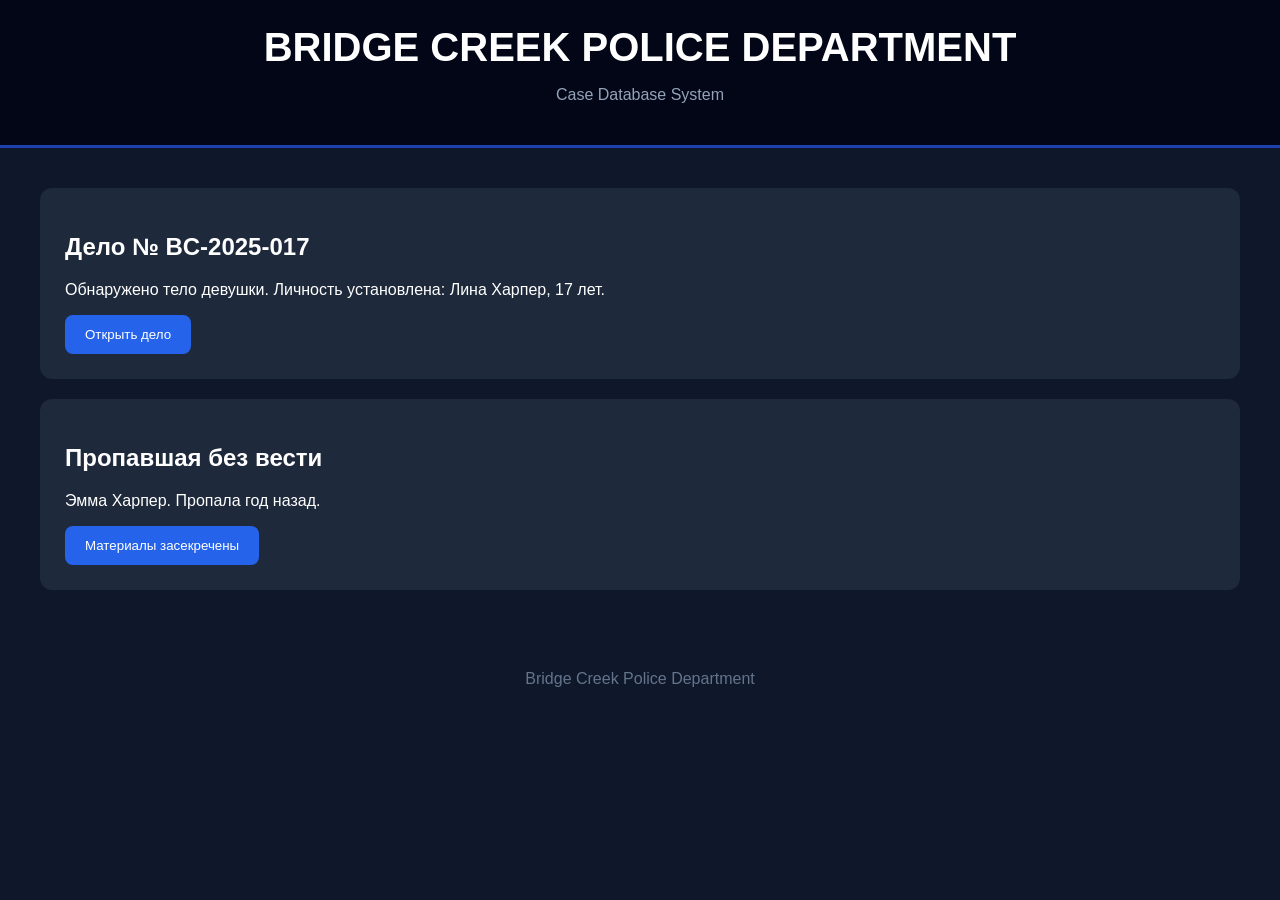
==== index.html @ 48a8dffb "Create index.html" ====
<!DOCTYPE html>
<html lang="ru">
<head>
<meta charset="UTF-8">
<meta name="viewport" content="width=device-width, initial-scale=1.0">
<title>Bridge Creek Police Department</title>

<style>
body{
margin:0;
font-family:Arial, sans-serif;
background:#0f172a;
color:white;
}

header{
background:#020617;
padding:25px;
text-align:center;
border-bottom:3px solid #1e40af;
}

h1{
margin:0;
font-size:40px;
}

.subtitle{
color:#94a3b8;
}

.container{
max-width:1200px;
margin:auto;
padding:40px 20px;
}

.card{
background:#1e293b;
padding:25px;
border-radius:12px;
margin-bottom:20px;
}

button{
background:#2563eb;
border:none;
padding:12px 20px;
color:white;
border-radius:8px;
cursor:pointer;
}

button:hover{
background:#1d4ed8;
}

footer{
text-align:center;
padding:20px;
color:#64748b;
}
</style>
</head>

<body>

<header>
<h1>BRIDGE CREEK POLICE DEPARTMENT</h1>
<p class="subtitle">Case Database System</p>
</header>

<div class="container">

<div class="card">
<h2>Дело № BC-2025-017</h2>
<p>
Обнаружено тело девушки.
Личность установлена:
Лина Харпер, 17 лет.
</p>
<button onclick="location.href='case-lina.html'">
Открыть дело
</button>
</div>

<div class="card">
<h2>Пропавшая без вести</h2>
<p>
Эмма Харпер.
Пропала год назад.
</p>
<button>
Материалы засекречены
</button>
</div>

</div>

<footer>
Bridge Creek Police Department
</footer>

</body>
</html>
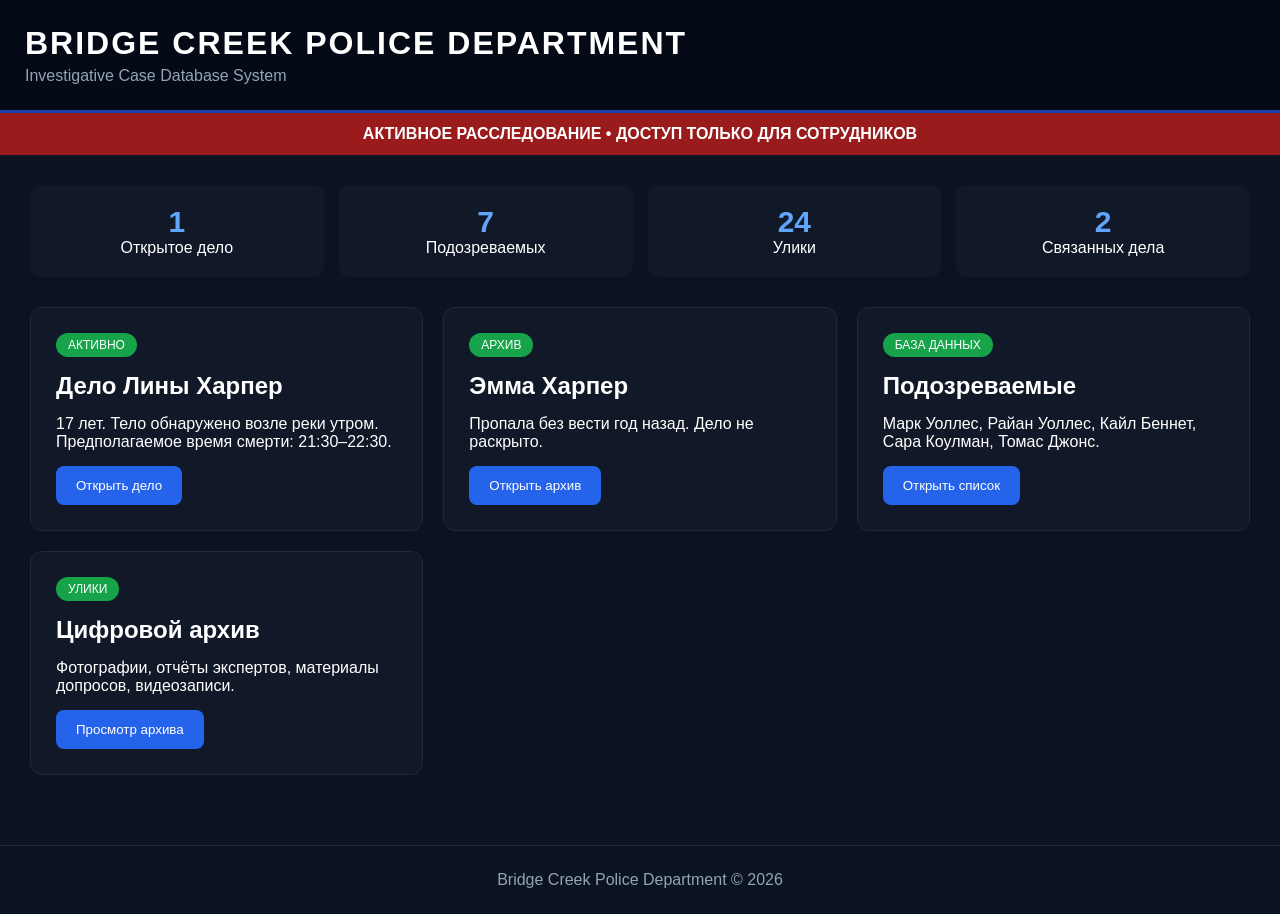
==== commit d3109444: "Update index.html" ====
--- a/index.html
+++ b/index.html
@@ -3,102 +3,257 @@
 <head>
 <meta charset="UTF-8">
 <meta name="viewport" content="width=device-width, initial-scale=1.0">
+
 <title>Bridge Creek Police Department</title>
 
 <style>
+
+*{
+margin:0;
+padding:0;
+box-sizing:border-box;
+font-family:Arial, sans-serif;
+}
+
 body{
-margin:0;
-font-family:Arial, sans-serif;
-background:#0f172a;
+background:#0b1220;
 color:white;
 }
 
 header{
-background:#020617;
+background:#050b16;
+border-bottom:3px solid #1e40af;
+padding:25px;
+}
+
+.logo{
+font-size:32px;
+font-weight:bold;
+letter-spacing:2px;
+}
+
+.subtitle{
+color:#94a3b8;
+margin-top:5px;
+}
+
+.warning{
+background:#991b1b;
+padding:12px;
+text-align:center;
+font-weight:bold;
+}
+
+.container{
+max-width:1300px;
+margin:auto;
+padding:30px;
+}
+
+.dashboard{
+display:grid;
+grid-template-columns:repeat(auto-fit,minmax(300px,1fr));
+gap:20px;
+}
+
+.card{
+background:#111827;
+border:1px solid #1f2937;
+border-radius:12px;
+padding:25px;
+transition:0.3s;
+}
+
+.card:hover{
+border-color:#3b82f6;
+transform:translateY(-3px);
+}
+
+.card h2{
+margin-bottom:15px;
+}
+
+.status{
+display:inline-block;
+background:#16a34a;
+padding:5px 12px;
+border-radius:20px;
+font-size:12px;
+margin-bottom:15px;
+}
+
+button{
+margin-top:15px;
+padding:12px 20px;
+background:#2563eb;
+border:none;
+border-radius:8px;
+color:white;
+cursor:pointer;
+}
+
+button:hover{
+background:#1d4ed8;
+}
+
+.stats{
+display:grid;
+grid-template-columns:repeat(4,1fr);
+gap:15px;
+margin-bottom:30px;
+}
+
+.stat{
+background:#111827;
+padding:20px;
+border-radius:10px;
+text-align:center;
+}
+
+.stat-number{
+font-size:30px;
+font-weight:bold;
+color:#60a5fa;
+}
+
+footer{
+margin-top:40px;
 padding:25px;
 text-align:center;
-border-bottom:3px solid #1e40af;
-}
-
-h1{
-margin:0;
-font-size:40px;
-}
-
-.subtitle{
 color:#94a3b8;
-}
-
-.container{
-max-width:1200px;
-margin:auto;
-padding:40px 20px;
-}
-
-.card{
-background:#1e293b;
-padding:25px;
-border-radius:12px;
-margin-bottom:20px;
-}
-
-button{
-background:#2563eb;
-border:none;
-padding:12px 20px;
-color:white;
-border-radius:8px;
-cursor:pointer;
-}
-
-button:hover{
-background:#1d4ed8;
-}
-
-footer{
-text-align:center;
-padding:20px;
-color:#64748b;
-}
+border-top:1px solid #1f2937;
+}
+
+@media(max-width:800px){
+
+.stats{
+grid-template-columns:repeat(2,1fr);
+}
+
+}
+
 </style>
 </head>
 
 <body>
 
 <header>
-<h1>BRIDGE CREEK POLICE DEPARTMENT</h1>
-<p class="subtitle">Case Database System</p>
+
+<div class="logo">
+BRIDGE CREEK POLICE DEPARTMENT
+</div>
+
+<div class="subtitle">
+Investigative Case Database System
+</div>
+
 </header>
 
+<div class="warning">
+АКТИВНОЕ РАССЛЕДОВАНИЕ • ДОСТУП ТОЛЬКО ДЛЯ СОТРУДНИКОВ
+</div>
+
 <div class="container">
 
-<div class="card">
-<h2>Дело № BC-2025-017</h2>
-<p>
-Обнаружено тело девушки.
-Личность установлена:
-Лина Харпер, 17 лет.
-</p>
-<button onclick="location.href='case-lina.html'">
+<div class="stats">
+
+<div class="stat">
+<div class="stat-number">1</div>
+Открытое дело
+</div>
+
+<div class="stat">
+<div class="stat-number">7</div>
+Подозреваемых
+</div>
+
+<div class="stat">
+<div class="stat-number">24</div>
+Улики
+</div>
+
+<div class="stat">
+<div class="stat-number">2</div>
+Связанных дела
+</div>
+
+</div>
+
+<div class="dashboard">
+
+<div class="card">
+<div class="status">АКТИВНО</div>
+<h2>Дело Лины Харпер</h2>
+
+<p>
+17 лет.
+Тело обнаружено возле реки утром.
+Предполагаемое время смерти:
+21:30–22:30.
+</p>
+
+<button>
 Открыть дело
 </button>
-</div>
-
-<div class="card">
-<h2>Пропавшая без вести</h2>
-<p>
-Эмма Харпер.
-Пропала год назад.
-</p>
-<button>
-Материалы засекречены
-</button>
+
+</div>
+
+<div class="card">
+<div class="status">АРХИВ</div>
+<h2>Эмма Харпер</h2>
+
+<p>
+Пропала без вести год назад.
+Дело не раскрыто.
+</p>
+
+<button>
+Открыть архив
+</button>
+
+</div>
+
+<div class="card">
+<div class="status">БАЗА ДАННЫХ</div>
+<h2>Подозреваемые</h2>
+
+<p>
+Марк Уоллес,
+Райан Уоллес,
+Кайл Беннет,
+Сара Коулман,
+Томас Джонс.
+</p>
+
+<button>
+Открыть список
+</button>
+
+</div>
+
+<div class="card">
+<div class="status">УЛИКИ</div>
+<h2>Цифровой архив</h2>
+
+<p>
+Фотографии,
+отчёты экспертов,
+материалы допросов,
+видеозаписи.
+</p>
+
+<button>
+Просмотр архива
+</button>
+
+</div>
+
 </div>
 
 </div>
 
 <footer>
-Bridge Creek Police Department
+Bridge Creek Police Department © 2026
 </footer>
 
 </body>
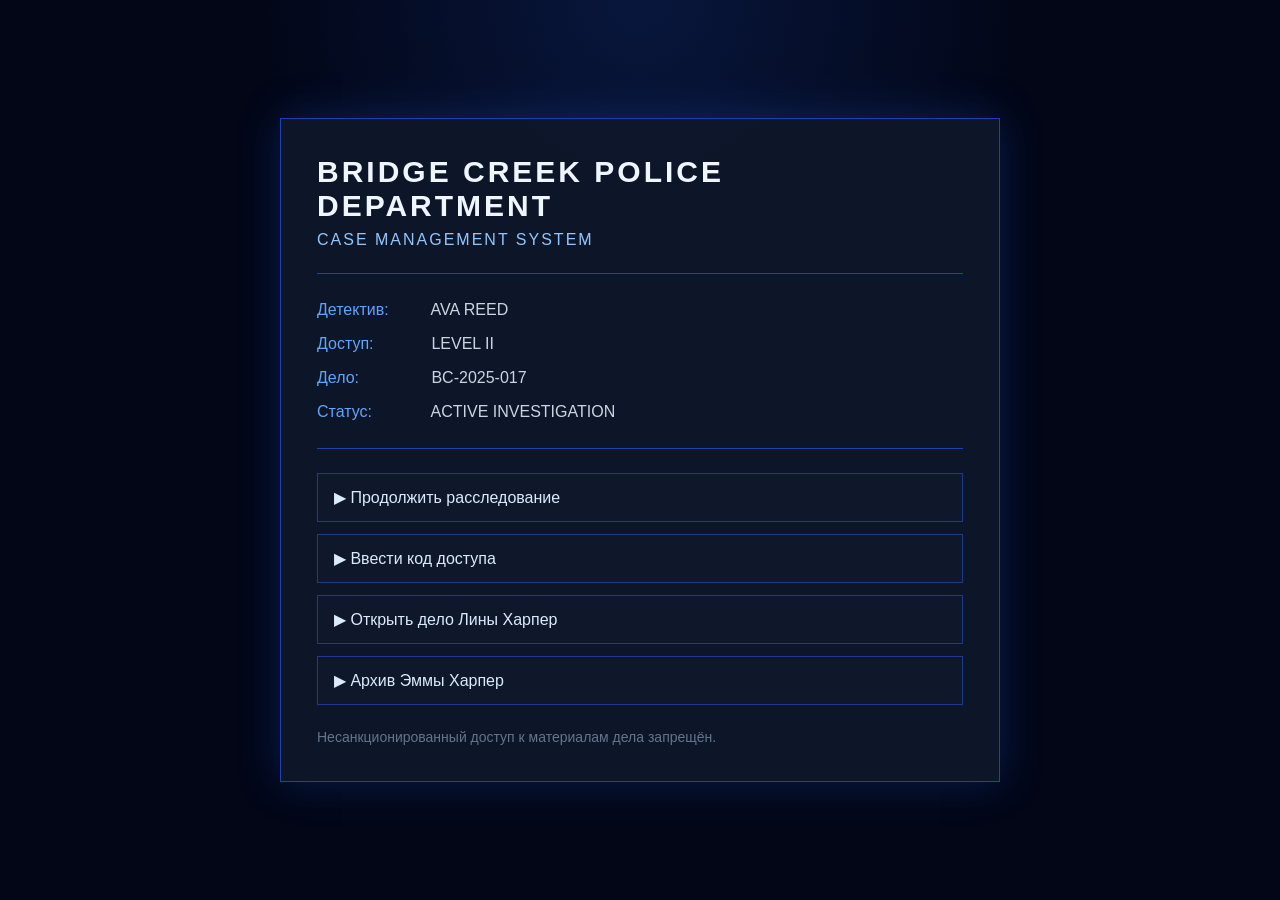
==== commit 96f2cb52: "создала главный экран сайта" ====
--- a/index.html
+++ b/index.html
@@ -1,260 +1,46 @@
 <!DOCTYPE html>
 <html lang="ru">
 <head>
-<meta charset="UTF-8">
-<meta name="viewport" content="width=device-width, initial-scale=1.0">
-
-<title>Bridge Creek Police Department</title>
-
-<style>
-
-*{
-margin:0;
-padding:0;
-box-sizing:border-box;
-font-family:Arial, sans-serif;
-}
-
-body{
-background:#0b1220;
-color:white;
-}
-
-header{
-background:#050b16;
-border-bottom:3px solid #1e40af;
-padding:25px;
-}
-
-.logo{
-font-size:32px;
-font-weight:bold;
-letter-spacing:2px;
-}
-
-.subtitle{
-color:#94a3b8;
-margin-top:5px;
-}
-
-.warning{
-background:#991b1b;
-padding:12px;
-text-align:center;
-font-weight:bold;
-}
-
-.container{
-max-width:1300px;
-margin:auto;
-padding:30px;
-}
-
-.dashboard{
-display:grid;
-grid-template-columns:repeat(auto-fit,minmax(300px,1fr));
-gap:20px;
-}
-
-.card{
-background:#111827;
-border:1px solid #1f2937;
-border-radius:12px;
-padding:25px;
-transition:0.3s;
-}
-
-.card:hover{
-border-color:#3b82f6;
-transform:translateY(-3px);
-}
-
-.card h2{
-margin-bottom:15px;
-}
-
-.status{
-display:inline-block;
-background:#16a34a;
-padding:5px 12px;
-border-radius:20px;
-font-size:12px;
-margin-bottom:15px;
-}
-
-button{
-margin-top:15px;
-padding:12px 20px;
-background:#2563eb;
-border:none;
-border-radius:8px;
-color:white;
-cursor:pointer;
-}
-
-button:hover{
-background:#1d4ed8;
-}
-
-.stats{
-display:grid;
-grid-template-columns:repeat(4,1fr);
-gap:15px;
-margin-bottom:30px;
-}
-
-.stat{
-background:#111827;
-padding:20px;
-border-radius:10px;
-text-align:center;
-}
-
-.stat-number{
-font-size:30px;
-font-weight:bold;
-color:#60a5fa;
-}
-
-footer{
-margin-top:40px;
-padding:25px;
-text-align:center;
-color:#94a3b8;
-border-top:1px solid #1f2937;
-}
-
-@media(max-width:800px){
-
-.stats{
-grid-template-columns:repeat(2,1fr);
-}
-
-}
-
-</style>
+  <meta charset="UTF-8">
+  <meta name="viewport" content="width=device-width, initial-scale=1.0">
+  <title>Bridge Creek Police Database</title>
+  <link rel="stylesheet" href="assets/css/style.css">
 </head>
 
-<body>
+<body class="terminal-body">
 
-<header>
+  <main class="terminal-screen">
 
-<div class="logo">
-BRIDGE CREEK POLICE DEPARTMENT
-</div>
+    <section class="login-panel">
 
-<div class="subtitle">
-Investigative Case Database System
-</div>
+      <div class="system-label">BRIDGE CREEK POLICE DEPARTMENT</div>
+      <div class="system-subtitle">CASE MANAGEMENT SYSTEM</div>
 
-</header>
+      <div class="terminal-line"></div>
 
-<div class="warning">
-АКТИВНОЕ РАССЛЕДОВАНИЕ • ДОСТУП ТОЛЬКО ДЛЯ СОТРУДНИКОВ
-</div>
+      <div class="case-info">
+        <p><span>Детектив:</span> AVA REED</p>
+        <p><span>Доступ:</span> LEVEL II</p>
+        <p><span>Дело:</span> BC-2025-017</p>
+        <p><span>Статус:</span> ACTIVE INVESTIGATION</p>
+      </div>
 
-<div class="container">
+      <div class="terminal-line"></div>
 
-<div class="stats">
+      <div class="menu">
+        <a href="pages/desktop.html">▶ Продолжить расследование</a>
+        <a href="pages/access.html">▶ Ввести код доступа</a>
+        <a href="case-lina.html">▶ Открыть дело Лины Харпер</a>
+        <a href="emma.html">▶ Архив Эммы Харпер</a>
+      </div>
 
-<div class="stat">
-<div class="stat-number">1</div>
-Открытое дело
-</div>
+      <div class="terminal-footer">
+        Несанкционированный доступ к материалам дела запрещён.
+      </div>
 
-<div class="stat">
-<div class="stat-number">7</div>
-Подозреваемых
-</div>
+    </section>
 
-<div class="stat">
-<div class="stat-number">24</div>
-Улики
-</div>
-
-<div class="stat">
-<div class="stat-number">2</div>
-Связанных дела
-</div>
-
-</div>
-
-<div class="dashboard">
-
-<div class="card">
-<div class="status">АКТИВНО</div>
-<h2>Дело Лины Харпер</h2>
-
-<p>
-17 лет.
-Тело обнаружено возле реки утром.
-Предполагаемое время смерти:
-21:30–22:30.
-</p>
-
-<button>
-Открыть дело
-</button>
-
-</div>
-
-<div class="card">
-<div class="status">АРХИВ</div>
-<h2>Эмма Харпер</h2>
-
-<p>
-Пропала без вести год назад.
-Дело не раскрыто.
-</p>
-
-<button>
-Открыть архив
-</button>
-
-</div>
-
-<div class="card">
-<div class="status">БАЗА ДАННЫХ</div>
-<h2>Подозреваемые</h2>
-
-<p>
-Марк Уоллес,
-Райан Уоллес,
-Кайл Беннет,
-Сара Коулман,
-Томас Джонс.
-</p>
-
-<button>
-Открыть список
-</button>
-
-</div>
-
-<div class="card">
-<div class="status">УЛИКИ</div>
-<h2>Цифровой архив</h2>
-
-<p>
-Фотографии,
-отчёты экспертов,
-материалы допросов,
-видеозаписи.
-</p>
-
-<button>
-Просмотр архива
-</button>
-
-</div>
-
-</div>
-
-</div>
-
-<footer>
-Bridge Creek Police Department © 2026
-</footer>
+  </main>
 
 </body>
-</html>
+</html>
--- a/assets/css/style.css
+++ b/assets/css/style.css
@@ -0,0 +1,224 @@
+* {
+  box-sizing: border-box;
+  margin: 0;
+  padding: 0;
+}
+
+body {
+  background: #0b1220;
+  color: #ffffff;
+  font-family: Arial, sans-serif;
+}
+
+header {
+  background: #050b16;
+  border-bottom: 3px solid #1e40af;
+  padding: 24px;
+}
+
+.logo {
+  font-size: 28px;
+  font-weight: bold;
+  letter-spacing: 2px;
+}
+
+.subtitle {
+  color: #94a3b8;
+  margin-top: 6px;
+}
+
+.warning {
+  background: #991b1b;
+  padding: 12px;
+  text-align: center;
+  font-weight: bold;
+}
+
+.container {
+  max-width: 1300px;
+  margin: auto;
+  padding: 30px;
+}
+
+.back {
+  display: inline-block;
+  margin-bottom: 25px;
+  color: #60a5fa;
+  text-decoration: none;
+}
+
+.grid {
+  display: grid;
+  grid-template-columns: repeat(auto-fit, minmax(260px, 1fr));
+  gap: 22px;
+}
+
+.card {
+  background: #111827;
+  border: 1px solid #1f2937;
+  border-radius: 14px;
+  overflow: hidden;
+}
+
+.card:hover {
+  border-color: #3b82f6;
+}
+
+.card img {
+  width: 100%;
+  height: 330px;
+  object-fit: cover;
+  display: block;
+}
+
+.info {
+  padding: 18px;
+}
+
+.tag {
+  display: inline-block;
+  font-size: 12px;
+  padding: 5px 10px;
+  border-radius: 20px;
+  margin-bottom: 12px;
+  font-weight: bold;
+}
+
+.red { background: #7f1d1d; }
+.orange { background: #92400e; }
+.blue { background: #1e3a8a; }
+.gray { background: #374151; }
+.green { background: #14532d; }
+
+h1 {
+  margin-bottom: 10px;
+}
+
+h2 {
+  font-size: 22px;
+  margin-bottom: 8px;
+}
+
+p {
+  color: #cbd5e1;
+  line-height: 1.5;
+}
+
+button {
+  margin-top: 15px;
+  padding: 12px 20px;
+  background: #2563eb;
+  border: none;
+  border-radius: 8px;
+  color: white;
+  cursor: pointer;
+}
+
+button:hover {
+  background: #1d4ed8;
+}
+
+.note {
+  margin-top: 25px;
+  background: #111827;
+  border-left: 4px solid #1e40af;
+  padding: 18px;
+  color: #cbd5e1;
+}
+
+footer {
+  margin-top: 40px;
+  padding: 25px;
+  text-align: center;
+  color: #94a3b8;
+  border-top: 1px solid #1f2937;
+}
+.terminal-body {
+  min-height: 100vh;
+  background:
+    radial-gradient(circle at top, rgba(37, 99, 235, 0.18), transparent 35%),
+    #020617;
+  color: #dbeafe;
+}
+
+.terminal-screen {
+  min-height: 100vh;
+  display: flex;
+  align-items: center;
+  justify-content: center;
+  padding: 30px;
+}
+
+.login-panel {
+  width: 100%;
+  max-width: 720px;
+  background: rgba(15, 23, 42, 0.92);
+  border: 1px solid #1e40af;
+  box-shadow: 0 0 40px rgba(37, 99, 235, 0.25);
+  padding: 36px;
+}
+
+.system-label {
+  font-size: 30px;
+  font-weight: bold;
+  letter-spacing: 3px;
+  color: #eff6ff;
+}
+
+.system-subtitle {
+  margin-top: 8px;
+  color: #93c5fd;
+  letter-spacing: 2px;
+}
+
+.terminal-line {
+  height: 1px;
+  background: #1e40af;
+  margin: 24px 0;
+}
+
+.case-info p {
+  margin-bottom: 10px;
+  color: #cbd5e1;
+}
+
+.case-info span {
+  color: #60a5fa;
+  display: inline-block;
+  width: 110px;
+}
+
+.menu {
+  display: grid;
+  gap: 12px;
+}
+
+.menu a {
+  display: block;
+  background: #0f172a;
+  border: 1px solid #1e3a8a;
+  color: #dbeafe;
+  text-decoration: none;
+  padding: 14px 16px;
+  transition: 0.2s;
+}
+
+.menu a:hover {
+  background: #1e3a8a;
+  transform: translateX(4px);
+}
+
+.terminal-footer {
+  margin-top: 24px;
+  color: #64748b;
+  font-size: 14px;
+}
+.access-input {
+  width: 100%;
+  padding: 14px;
+  background: #020617;
+  border: 1px solid #1e40af;
+  color: #dbeafe;
+  font-size: 18px;
+  margin-bottom: 10px;
+}
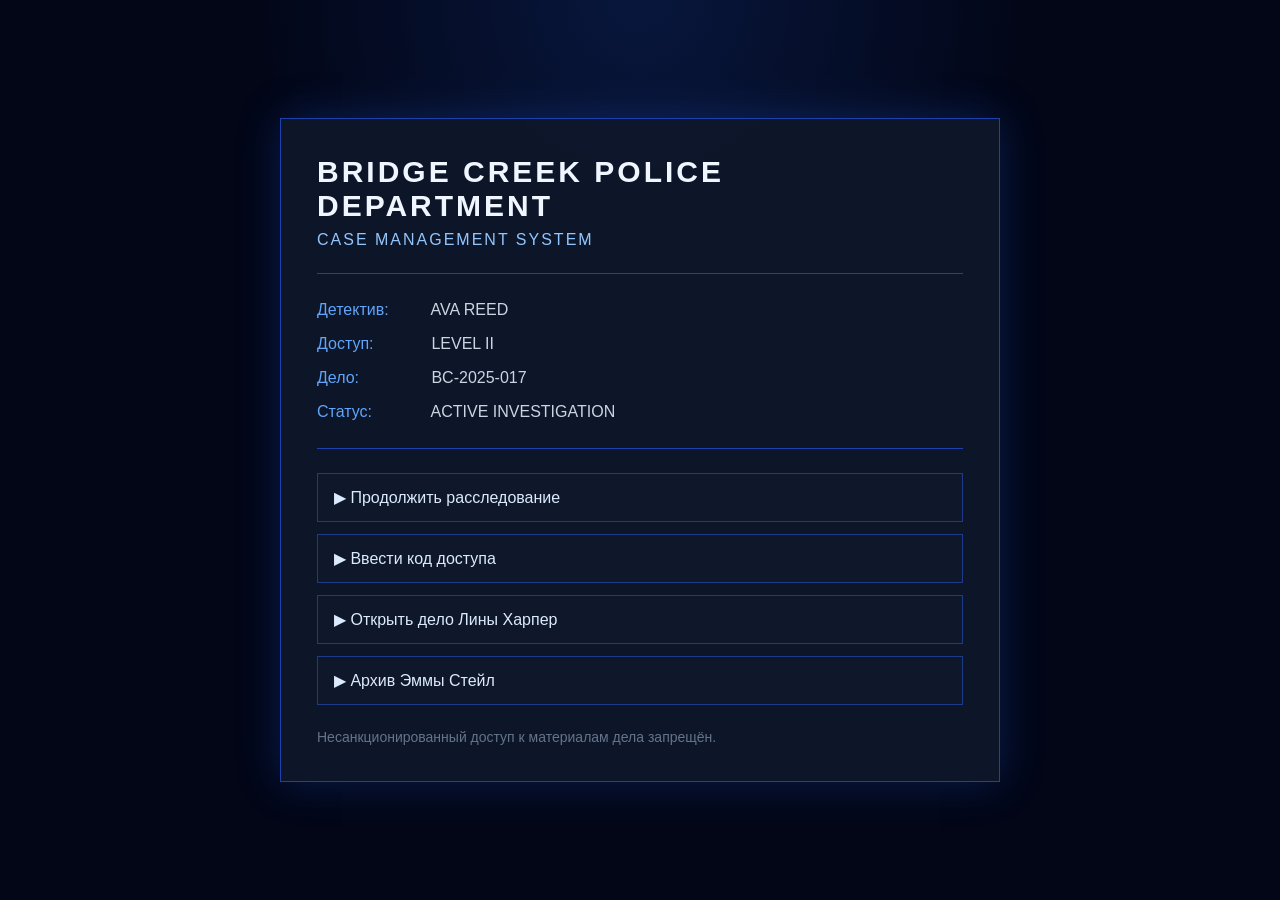
==== commit 5a50df4b: "исправила имя Эммы Стеил" ====
--- a/index.html
+++ b/index.html
@@ -31,7 +31,7 @@
         <a href="pages/desktop.html">▶ Продолжить расследование</a>
         <a href="pages/access.html">▶ Ввести код доступа</a>
         <a href="case-lina.html">▶ Открыть дело Лины Харпер</a>
-        <a href="emma.html">▶ Архив Эммы Харпер</a>
+        <a href="emma.html">▶ Архив Эммы Стейл</a>
       </div>
 
       <div class="terminal-footer">
